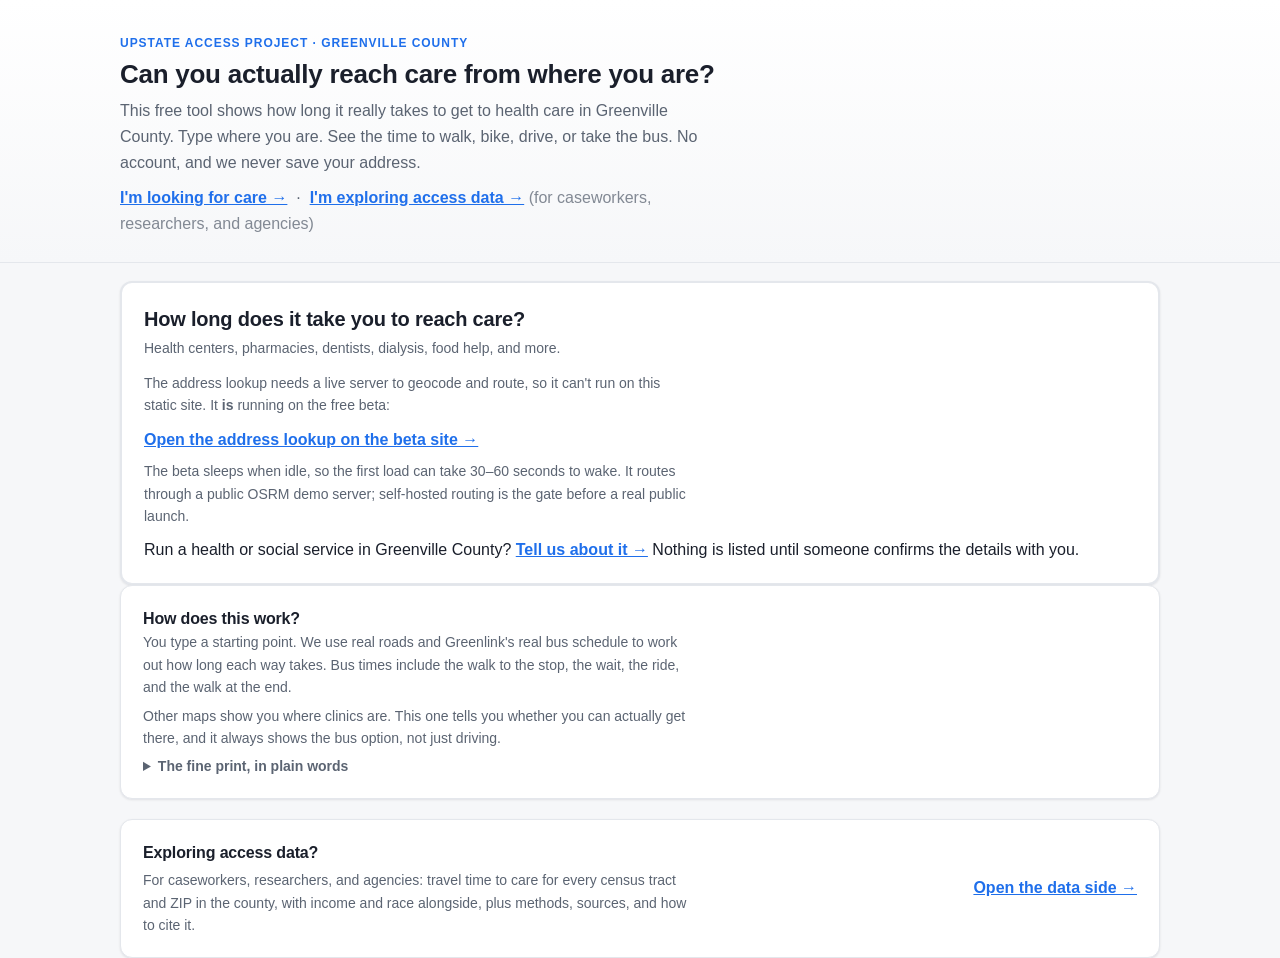
==== dashboard/index.html @ 79b54393 "KD review (Ed.D., MPH): two doors, plain language, hours provenance, citation kit KD reviewed the be" ====
<!DOCTYPE html>
<html lang="en">
<head>
  <meta charset="utf-8" />
  <meta name="viewport" content="width=device-width, initial-scale=1" />
  <title>Upstate Access Project — how long does it take you to reach care?</title>
  <link rel="icon" href="data:image/svg+xml,<svg xmlns=%27http://www.w3.org/2000/svg%27 viewBox=%270 0 100 100%27><text y=%27.9em%27 font-size=%2790%27>🚶</text></svg>" />
  <link rel="stylesheet" href="styles.css" />
</head>
<body>
  <header class="site-header">
    <div class="wrap">
      <p class="eyebrow">Upstate Access Project · Greenville County</p>
      <h1>Can you actually reach care from where you are?</h1>
      <p class="subtitle" style="margin-top:6px">
        This free tool shows how long it really takes to get to health care in
        Greenville County. Type where you are. See the time to walk, bike,
        drive, or take the bus. No account, and we never save your address.
        <span id="lookup-status"></span>
      </p>
      <!-- KD (Ed.D., MPH, 8/28): two audiences, two doors, stated at the top.
           The care door anchors DOWN the page rather than to a second page —
           TM found the lookup "three layers deep" once already, and a chooser
           that adds a click for the primary audience repeats that mistake. -->
      <p class="subtitle" style="margin-top:10px">
        <a href="#lookup-here" style="font-weight:700">I'm looking for care →</a>
        &nbsp;·&nbsp;
        <a href="greenville-access.html" style="font-weight:700">I'm exploring access data →</a>
        <span style="opacity:.75">(for caseworkers, researchers, and agencies)</span>
      </p>
    </div>
  </header>

  <!-- THE ONE THING MOST PEOPLE COME FOR, BEFORE ANYTHING ELSE.
       A reviewer put it plainly: the lookup was "three layers deep", and the
       landing page spent 318 characters on pedestrian safety before the word
       even appeared. Someone who wants to know how long it takes to reach a
       clinic had to read a paragraph, follow a cross-link, and scroll. This
       block is deliberately the first thing on the page and asks one question.
       It renders the working form where the API exists and a single clear link
       to the beta where it does not, so the same markup is honest in both. -->
  <section class="wrap" id="hero-lookup" style="margin-top:18px">
    <div class="panel" style="border-width:2px" id="lookup-here">
      <h2 style="margin:0 0 2px;font-size:20px">How long does it take you to reach care?</h2>
      <p class="panel-sub" style="margin:0 0 12px">Health centers, pharmacies,
        dentists, dialysis, food help, and more.</p>
      <div class="lookup-widget" id="lookup-widget"></div>
      <p class="privacy-inline" style="margin:10px 0 0">Run a health or social
        service in Greenville County?
        <a href="list-your-organization.html" style="font-weight:600">Tell us
          about it →</a> Nothing is listed until someone confirms the details
        with you.</p>
    </div>
  </section>

  <main class="wrap">
    <section class="panel" id="how-it-works">
      <h2 style="margin-top:0;font-size:16px">How does this work?</h2>
      <p class="panel-sub" style="margin:0 0 6px">You type a starting point. We
        use real roads and Greenlink's real bus schedule to work out how long
        each way takes. Bus times include the walk to the stop, the wait, the
        ride, and the walk at the end.</p>
      <p class="panel-sub" style="margin:0 0 6px">Other maps show you where
        clinics are. This one tells you whether you can actually get there, and
        it always shows the bus option, not just driving.</p>
      <details class="panel-sub" style="margin:0">
        <summary style="cursor:pointer;font-weight:600">The fine print, in plain words</summary>
        <p class="panel-sub" style="margin:6px 0 0">These times are estimates
          from public data, not measured trips. Use them to compare places, not
          to plan an exact journey. The tool points you to the easiest place to
          reach; if you already have a doctor somewhere else, your real trip may
          be longer. <a href="https://findahealthcenter.hrsa.gov"
          rel="noopener">HRSA's health center locator</a> is the official list
          of where health centers are.</p>
      </details>
    </section>

    <section class="panel" style="display:flex;justify-content:space-between;align-items:center;gap:14px;flex-wrap:wrap">
      <div>
        <h2 style="margin:0 0 4px;font-size:16px">Exploring access data?</h2>
        <p class="panel-sub" style="margin:0">For caseworkers, researchers, and
          agencies: travel time to care for every census tract and ZIP in the
          county, with income and race alongside, plus methods, sources, and
          how to cite it.</p>
      </div>
      <a href="greenville-access.html" style="font-weight:600;white-space:nowrap">Open the data side →</a>
    </section>
  </main>

  <script src="lookup-widget.js"></script>
</body>
</html>
---- dashboard/styles.css ----
/* Upstate Access Project — shared site styles
   Self-contained, no external assets. Light/dark aware. */

:root {
  --bg: #f6f7f9;
  --panel: #ffffff;
  --ink: #1a1f2b;
  --ink-soft: #5b6472;
  --line: #e4e7ec;
  --accent: #1f6feb;
  --accent-soft: #e8f0fe;
  --danger: #b4232a;
  --warn-bg: #fff7e6;
  --warn-line: #f0c36d;
  --shadow: 0 1px 3px rgba(16, 24, 40, 0.06), 0 1px 2px rgba(16, 24, 40, 0.04);
  --radius: 12px;
  /* sequential ramp (low -> high) for choropleth; swap freely */
  --seq-0: #eef2f6;
  --seq-1: #ffe0b2;
  --seq-2: #ffb74d;
  --seq-3: #f57c00;
  --seq-4: #bf360c;
}

@media (prefers-color-scheme: dark) {
  :root {
    --bg: #0f1218;
    --panel: #171b24;
    --ink: #e8ebf1;
    --ink-soft: #9aa4b2;
    --line: #262c38;
    --accent: #4f8cff;
    --accent-soft: #182338;
    --danger: #ff6b6b;
    --warn-bg: #2a2310;
    --warn-line: #6b5720;
    --shadow: none;
    --seq-0: #232a36;
  }
}

* { box-sizing: border-box; }

body {
  margin: 0;
  background: var(--bg);
  color: var(--ink);
  font: 16px/1.6 -apple-system, BlinkMacSystemFont, "Segoe UI", Roboto, Helvetica, Arial, sans-serif;
  -webkit-font-smoothing: antialiased;
}

.wrap { max-width: 1080px; margin: 0 auto; padding: 0 20px; }

/* Header */
.site-header {
  background: linear-gradient(180deg, var(--panel), var(--bg));
  border-bottom: 1px solid var(--line);
  padding: 34px 0 26px;
}
.eyebrow {
  text-transform: uppercase;
  letter-spacing: 0.08em;
  font-size: 12px;
  font-weight: 600;
  color: var(--accent);
  margin: 0 0 6px;
}
h1 { font-size: 26px; line-height: 1.2; margin: 0 0 8px; letter-spacing: -0.01em; }
.subtitle { color: var(--ink-soft); margin: 0; max-width: 68ch; }

main { padding: 24px 0 40px; display: flex; flex-direction: column; gap: 20px; }

/* Panels */
.panel {
  background: var(--panel);
  border: 1px solid var(--line);
  border-radius: var(--radius);
  box-shadow: var(--shadow);
  padding: 20px 22px;
}
.panel-head { display: flex; justify-content: space-between; align-items: flex-start; gap: 16px; flex-wrap: wrap; margin-bottom: 12px; }
.panel h2 { font-size: 17px; margin: 0; letter-spacing: -0.01em; }
.panel-sub { color: var(--ink-soft); font-size: 14px; margin: 4px 0 0; max-width: 70ch; }

/* Context panel */
.context .rank-line { font-size: 15px; margin: 0 0 10px; }
.context .rank-badge {
  display: inline-block; background: var(--danger); color: #fff;
  font-weight: 700; border-radius: 6px; padding: 2px 9px; margin-right: 6px;
}
.context p { margin: 0 0 8px; }
.context .metros { display: flex; gap: 10px; flex-wrap: wrap; margin-top: 6px; }
.context .metro-chip {
  background: var(--accent-soft); color: var(--ink);
  border: 1px solid var(--line); border-radius: 999px;
  padding: 4px 12px; font-size: 13px;
}

/* KPI tiles */
.kpi-row { display: grid; grid-template-columns: repeat(4, 1fr); gap: 14px; }
.kpi {
  background: var(--panel); border: 1px solid var(--line);
  border-radius: var(--radius); box-shadow: var(--shadow); padding: 16px 18px;
}
.kpi .val { font-size: 28px; font-weight: 700; letter-spacing: -0.02em; }
.kpi .val.danger { color: var(--danger); }
.kpi .label { color: var(--ink-soft); font-size: 12.5px; margin-top: 2px; }

/* Charts */
.chart svg { width: 100%; height: auto; display: block; }

/* Map */
.map-grid { display: grid; grid-template-columns: 1fr auto; gap: 18px; align-items: start; }
.legend { font-size: 12px; color: var(--ink-soft); min-width: 130px; }
.legend .swatch { display: inline-block; width: 14px; height: 14px; border-radius: 3px; margin-right: 8px; vertical-align: -2px; }
.legend .row { display: flex; align-items: center; margin-bottom: 6px; }
.legend h4 { margin: 0 0 10px; font-size: 12px; color: var(--ink); text-transform: uppercase; letter-spacing: 0.05em; }

.county-shape { stroke: var(--panel); stroke-width: 0.6; cursor: pointer; transition: opacity 0.12s; }
.county-shape:hover { opacity: 0.75; }
.county-shape.sel { stroke: var(--ink); stroke-width: 1.6; }

/* Controls */
.controls { display: flex; align-items: center; gap: 8px; font-size: 13px; color: var(--ink-soft); }
select {
  font: inherit; font-size: 13px; padding: 5px 8px; border-radius: 8px;
  border: 1px solid var(--line); background: var(--panel); color: var(--ink);
}

/* Table */
.table-scroll { overflow-x: auto; }
table { border-collapse: collapse; width: 100%; font-size: 13.5px; }
th, td { text-align: right; padding: 8px 10px; border-bottom: 1px solid var(--line); white-space: nowrap; }
th:first-child, td:first-child { text-align: left; position: sticky; left: 0; background: var(--panel); }
thead th { cursor: pointer; user-select: none; color: var(--ink-soft); font-weight: 600; border-bottom: 2px solid var(--line); }
thead th:hover { color: var(--ink); }
thead th.sorted::after { content: " ▾"; color: var(--accent); }
thead th.sorted.asc::after { content: " ▴"; }
tbody tr { cursor: pointer; }
tbody tr:hover { background: var(--accent-soft); }
tbody tr.sel { background: var(--accent-soft); }
td.na { color: var(--ink-soft); }
.bar-cell { position: relative; }
.bar-cell .bar { position: absolute; left: 0; top: 0; bottom: 0; background: var(--accent); opacity: 0.14; }
.bar-cell span { position: relative; }

/* Service-span (time-of-day) table — plain, not sortable */
.span-table thead th, .span-table tbody tr { cursor: default; }
.span-table tbody tr:hover { background: transparent; }
.span-table tr.base { background: var(--accent-soft); }
/* Undo the sortable-county-table sticky first column (it paints an opaque
   var(--panel) cell over the tr.base highlight). */
.span-table th:first-child, .span-table td:first-child { position: static; background: transparent; }

/* Notices */
.notice {
  background: var(--warn-bg); border: 1px solid var(--warn-line);
  border-radius: 10px; padding: 12px 14px; font-size: 13.5px; color: var(--ink);
}
.notice code { background: rgba(0,0,0,0.06); padding: 1px 5px; border-radius: 4px; font-size: 12.5px; }

/* Tooltip */
.tooltip {
  position: fixed; pointer-events: none; z-index: 50;
  background: var(--ink); color: var(--bg);
  padding: 8px 10px; border-radius: 8px; font-size: 12.5px; line-height: 1.4;
  box-shadow: 0 4px 14px rgba(0,0,0,0.25); max-width: 240px;
}
.tooltip b { color: #fff; }
@media (prefers-color-scheme: dark) { .tooltip { background: #e8ebf1; color: #0f1218; } .tooltip b { color: #000; } }

/* Footer */
.site-footer { border-top: 1px solid var(--line); padding: 22px 0 40px; color: var(--ink-soft); font-size: 12.5px; }
.site-footer a { color: var(--accent); }
.fine { margin-top: 8px; }

a { color: var(--accent); }

/* Equity scatter axis text */
.axis-label { fill: var(--ink-soft); font-size: 11px; }
.grid-line { stroke: var(--line); stroke-width: 1; }
.dot { cursor: pointer; }
.dot:hover { stroke: var(--ink); stroke-width: 1.5; }

@media (max-width: 760px) {
  .kpi-row { grid-template-columns: repeat(2, 1fr); }
  .map-grid { grid-template-columns: 1fr; }
  h1 { font-size: 22px; }
}

/* ── Embedded address-lookup widget (dashboard/lookup-widget.js) ──────────────
   Ported from the former standalone lookup app and scoped under .lookup-widget
   so none of it collides with the dashboard's own table/select/button rules. */
.lookup-widget .form { display: flex; flex-direction: column; gap: 14px; max-width: 620px; }
.lookup-widget .field { display: flex; flex-direction: column; gap: 5px; }
.lookup-widget label { font-size: 13px; font-weight: 600; color: var(--ink-soft); }
.lookup-widget input, .lookup-widget select {
  font: inherit; padding: 10px 12px; border-radius: 9px;
  border: 1px solid var(--line); background: var(--bg); color: var(--ink); }
.lookup-widget input:focus, .lookup-widget select:focus {
  outline: 2px solid var(--accent); border-color: var(--accent); }
.lookup-widget button { font: inherit; font-weight: 600; padding: 11px 16px; border: none;
  border-radius: 9px; background: var(--accent); color: #fff; cursor: pointer; align-self: flex-start; }
.lookup-widget button:disabled { opacity: .6; cursor: progress; }
.lookup-widget .privacy-inline { margin: 2px 0 0; font-size: 13.5px; color: var(--ink-soft); }
.lookup-widget .status { margin-top: 14px; padding: 14px 18px; border-radius: var(--radius);
  border: 1px solid var(--line); background: var(--panel); color: var(--ink-soft); }
.lookup-widget .status.error { border-color: var(--danger); color: var(--danger); }
.lookup-widget .card { margin-top: 16px; background: var(--panel); border: 1px solid var(--line);
  border-radius: var(--radius); padding: 18px 20px; }
.lookup-widget .result-head { display: flex; align-items: baseline; justify-content: space-between;
  gap: 12px; flex-wrap: wrap; margin-bottom: 4px; }
.lookup-widget .matched { color: var(--ink-soft); font-size: 12.5px; margin: 0 0 16px; }
.lookup-widget .badge { font-size: 11px; font-weight: 700; padding: 2px 8px; border-radius: 999px;
  background: var(--accent-soft); color: var(--accent); white-space: nowrap; }
.lookup-widget .modes { display: grid; grid-template-columns: repeat(auto-fit, minmax(150px, 1fr));
  gap: 12px; margin: 6px 0 4px; }
.lookup-widget .mode { border: 1px solid var(--line); border-radius: 10px; padding: 14px 16px; }
.lookup-widget .mode-label { font-size: 12px; color: var(--ink-soft); text-transform: uppercase;
  letter-spacing: .05em; }
.lookup-widget .big { font-size: 30px; font-weight: 700; letter-spacing: -.02em; margin: 2px 0; }
.lookup-widget .big.unreach { font-size: 18px; color: var(--danger); font-weight: 600; }
.lookup-widget .sub { font-size: 12.5px; color: var(--ink-soft); }
.lookup-widget .facility { margin-top: 14px; padding-top: 14px; border-top: 1px solid var(--line); }
.lookup-widget .fname { font-weight: 600; }
.lookup-widget .faddr { color: var(--ink-soft); font-size: 13px; }
.lookup-widget .alts { margin: 16px 0 0; }
.lookup-widget .alts h4, .lookup-widget .equity h4 { font-size: 13px; text-transform: uppercase;
  letter-spacing: .05em; color: var(--ink-soft); margin: 0 0 8px; }
.lookup-widget .alts ul { margin: 0; padding-left: 0; list-style: none; font-size: 13.5px; }
.lookup-widget .alts li { display: flex; justify-content: space-between; padding: 5px 0;
  border-bottom: 1px solid var(--line); }
.lookup-widget .alts li span:last-child { color: var(--ink-soft); }
.lookup-widget .legs { margin: 10px 0 0; padding: 0; list-style: none; font-size: 13px; }
.lookup-widget .legs li { display: block; padding: 6px 0; border-bottom: 1px dashed var(--line); }
.lookup-widget .legs .route { display: inline-block; font-weight: 700; background: var(--ink);
  color: var(--bg); border-radius: 5px; padding: 0 6px; margin-right: 6px; font-size: 12px; }
.lookup-widget .equity { margin-top: 16px; padding-top: 16px; border-top: 1px solid var(--line); }
.lookup-widget .equity table { width: 100%; border-collapse: collapse; font-size: 13.5px; }
.lookup-widget .equity th, .lookup-widget .equity td { text-align: right; padding: 6px 8px;
  border-bottom: 1px solid var(--line); white-space: normal; }
/* Undo the sortable-county-table sticky first column inside this widget. */
.lookup-widget .equity th:first-child, .lookup-widget .equity td:first-child {
  text-align: left; position: static; background: transparent; }
.lookup-widget .equity .note { font-size: 12.5px; color: var(--ink-soft); margin: 8px 0 0; }
.lookup-widget .equity-callout { background: var(--accent-soft); border-radius: 9px;
  padding: 10px 12px; font-size: 13.5px; margin-bottom: 10px; }
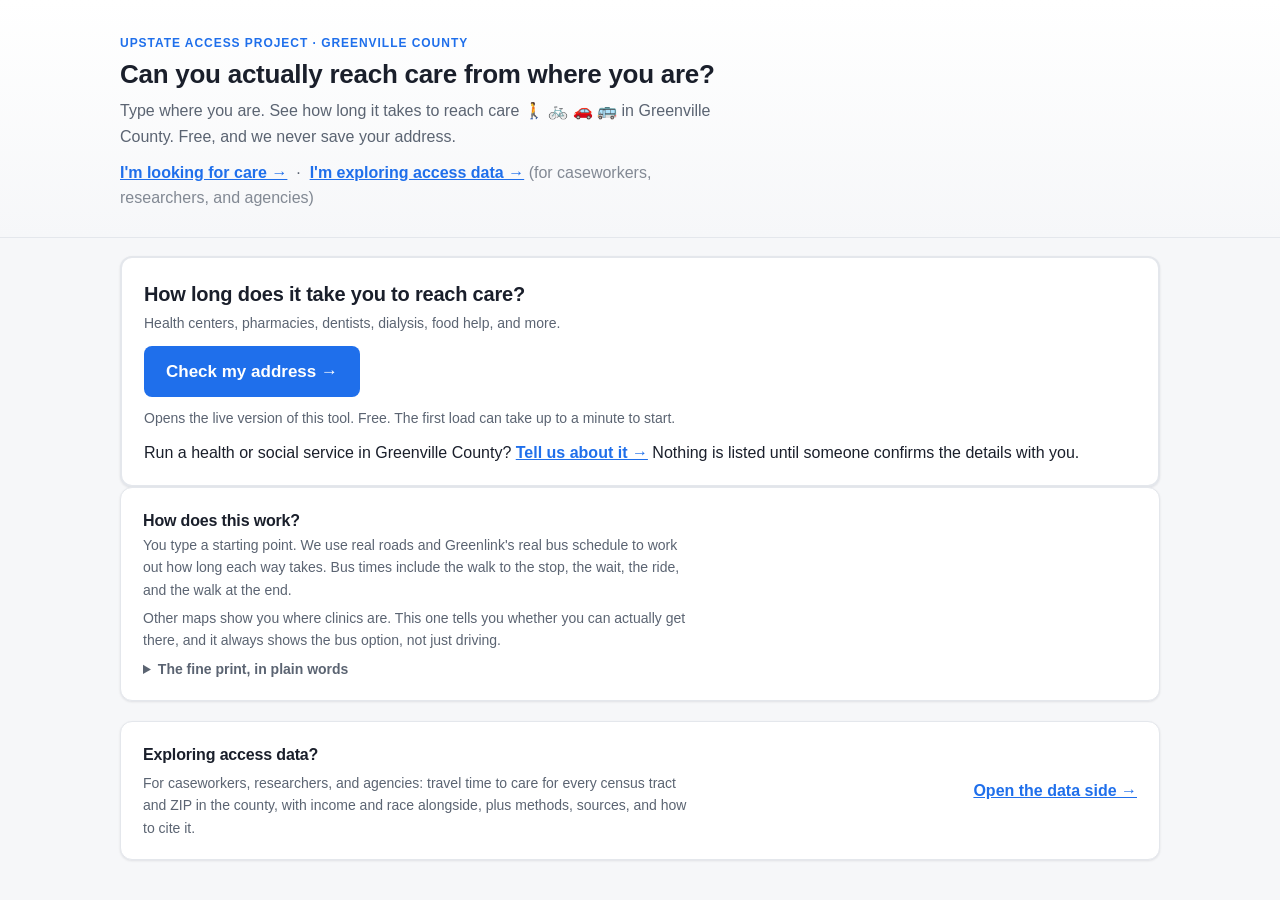
==== commit 6ee39c94: "SS review (FQHC practitioner): the care door acts, the burden repeats, the rides exist Three fixes f" ====
--- a/dashboard/index.html
+++ b/dashboard/index.html
@@ -12,10 +12,11 @@
     <div class="wrap">
       <p class="eyebrow">Upstate Access Project · Greenville County</p>
       <h1>Can you actually reach care from where you are?</h1>
+      <!-- SS (28 Aug), third reviewer to say "too wordy": the header is now
+           two short sentences and the four modes are shown, not listed. -->
       <p class="subtitle" style="margin-top:6px">
-        This free tool shows how long it really takes to get to health care in
-        Greenville County. Type where you are. See the time to walk, bike,
-        drive, or take the bus. No account, and we never save your address.
+        Type where you are. See how long it takes to reach care
+        🚶 🚲 🚗 🚌 in Greenville County. Free, and we never save your address.
         <span id="lookup-status"></span>
       </p>
       <!-- KD (Ed.D., MPH, 8/28): two audiences, two doors, stated at the top.
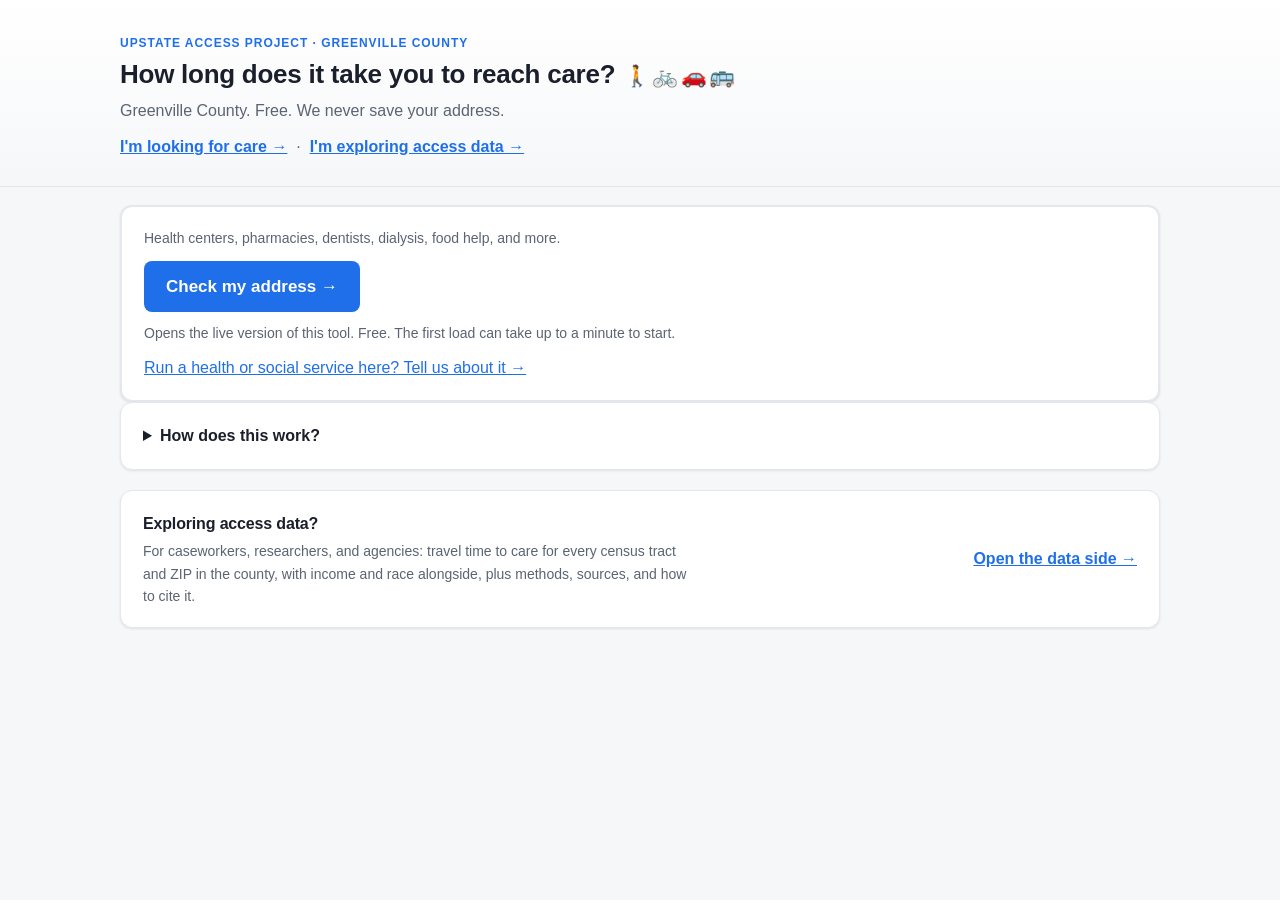
==== commit bf652779: "SS, second pass: the problem was volume, not vocabulary Fourth reviewer signal on text (TM, KD, SS t" ====
--- a/dashboard/index.html
+++ b/dashboard/index.html
@@ -3,7 +3,7 @@
 <head>
   <meta charset="utf-8" />
   <meta name="viewport" content="width=device-width, initial-scale=1" />
-  <title>Upstate Access Project — how long does it take you to reach care?</title>
+  <title>Upstate Access Project: how long does it take you to reach care?</title>
   <link rel="icon" href="data:image/svg+xml,<svg xmlns=%27http://www.w3.org/2000/svg%27 viewBox=%270 0 100 100%27><text y=%27.9em%27 font-size=%2790%27>🚶</text></svg>" />
   <link rel="stylesheet" href="styles.css" />
 </head>
@@ -11,23 +11,25 @@
   <header class="site-header">
     <div class="wrap">
       <p class="eyebrow">Upstate Access Project · Greenville County</p>
-      <h1>Can you actually reach care from where you are?</h1>
-      <!-- SS (28 Aug), third reviewer to say "too wordy": the header is now
-           two short sentences and the four modes are shown, not listed. -->
+      <!-- SS, second pass: the page carried TWO headlines asking the same
+           question, the h1 here and an h2 on the panel below. A reader who has
+           to read the same thing twice before reaching the box is exactly the
+           reader who leaves. One headline; the panel below just holds the form. -->
+      <h1>How long does it take you to reach care?<span
+        style="white-space:nowrap;font-size:.8em;letter-spacing:.12em;margin-left:.4em"
+        role="img" aria-label="on foot, by bike, by car, or by bus">🚶🚲🚗🚌</span></h1>
       <p class="subtitle" style="margin-top:6px">
-        Type where you are. See how long it takes to reach care
-        🚶 🚲 🚗 🚌 in Greenville County. Free, and we never save your address.
+        Greenville County. Free. We never save your address.
         <span id="lookup-status"></span>
       </p>
-      <!-- KD (Ed.D., MPH, 8/28): two audiences, two doors, stated at the top.
-           The care door anchors DOWN the page rather than to a second page —
-           TM found the lookup "three layers deep" once already, and a chooser
-           that adds a click for the primary audience repeats that mistake. -->
+      <!-- KD: two audiences, two doors, stated at the top. The care door
+           anchors DOWN the page rather than to a second page — TM found the
+           lookup "three layers deep" once already, and a chooser that adds a
+           click for the primary audience repeats that mistake. -->
       <p class="subtitle" style="margin-top:10px">
         <a href="#lookup-here" style="font-weight:700">I'm looking for care →</a>
         &nbsp;·&nbsp;
         <a href="greenville-access.html" style="font-weight:700">I'm exploring access data →</a>
-        <span style="opacity:.75">(for caseworkers, researchers, and agencies)</span>
       </p>
     </div>
   </header>
@@ -42,30 +44,24 @@
        to the beta where it does not, so the same markup is honest in both. -->
   <section class="wrap" id="hero-lookup" style="margin-top:18px">
     <div class="panel" style="border-width:2px" id="lookup-here">
-      <h2 style="margin:0 0 2px;font-size:20px">How long does it take you to reach care?</h2>
       <p class="panel-sub" style="margin:0 0 12px">Health centers, pharmacies,
         dentists, dialysis, food help, and more.</p>
       <div class="lookup-widget" id="lookup-widget"></div>
-      <p class="privacy-inline" style="margin:10px 0 0">Run a health or social
-        service in Greenville County?
-        <a href="list-your-organization.html" style="font-weight:600">Tell us
-          about it →</a> Nothing is listed until someone confirms the details
-        with you.</p>
+      <p class="privacy-inline" style="margin:10px 0 0">
+        <a href="list-your-organization.html">Run a health or social service
+          here? Tell us about it →</a></p>
     </div>
   </section>
 
   <main class="wrap">
     <section class="panel" id="how-it-works">
-      <h2 style="margin-top:0;font-size:16px">How does this work?</h2>
-      <p class="panel-sub" style="margin:0 0 6px">You type a starting point. We
-        use real roads and Greenlink's real bus schedule to work out how long
-        each way takes. Bus times include the walk to the stop, the wait, the
-        ride, and the walk at the end.</p>
-      <p class="panel-sub" style="margin:0 0 6px">Other maps show you where
-        clinics are. This one tells you whether you can actually get there, and
-        it always shows the bus option, not just driving.</p>
-      <details class="panel-sub" style="margin:0">
-        <summary style="cursor:pointer;font-weight:600">The fine print, in plain words</summary>
+      <details>
+        <summary style="cursor:pointer;font-weight:600">How does this work?</summary>
+        <p class="panel-sub" style="margin:6px 0 0">You type a starting point.
+          We use real roads and Greenlink's real bus schedule to work out how
+          long each way takes. Bus times include the walk to the stop, the
+          wait, the ride, and the walk at the end. Other maps show you where
+          clinics are; this one tells you whether you can get there.</p>
         <p class="panel-sub" style="margin:6px 0 0">These times are estimates
           from public data, not measured trips. Use them to compare places, not
           to plan an exact journey. The tool points you to the easiest place to
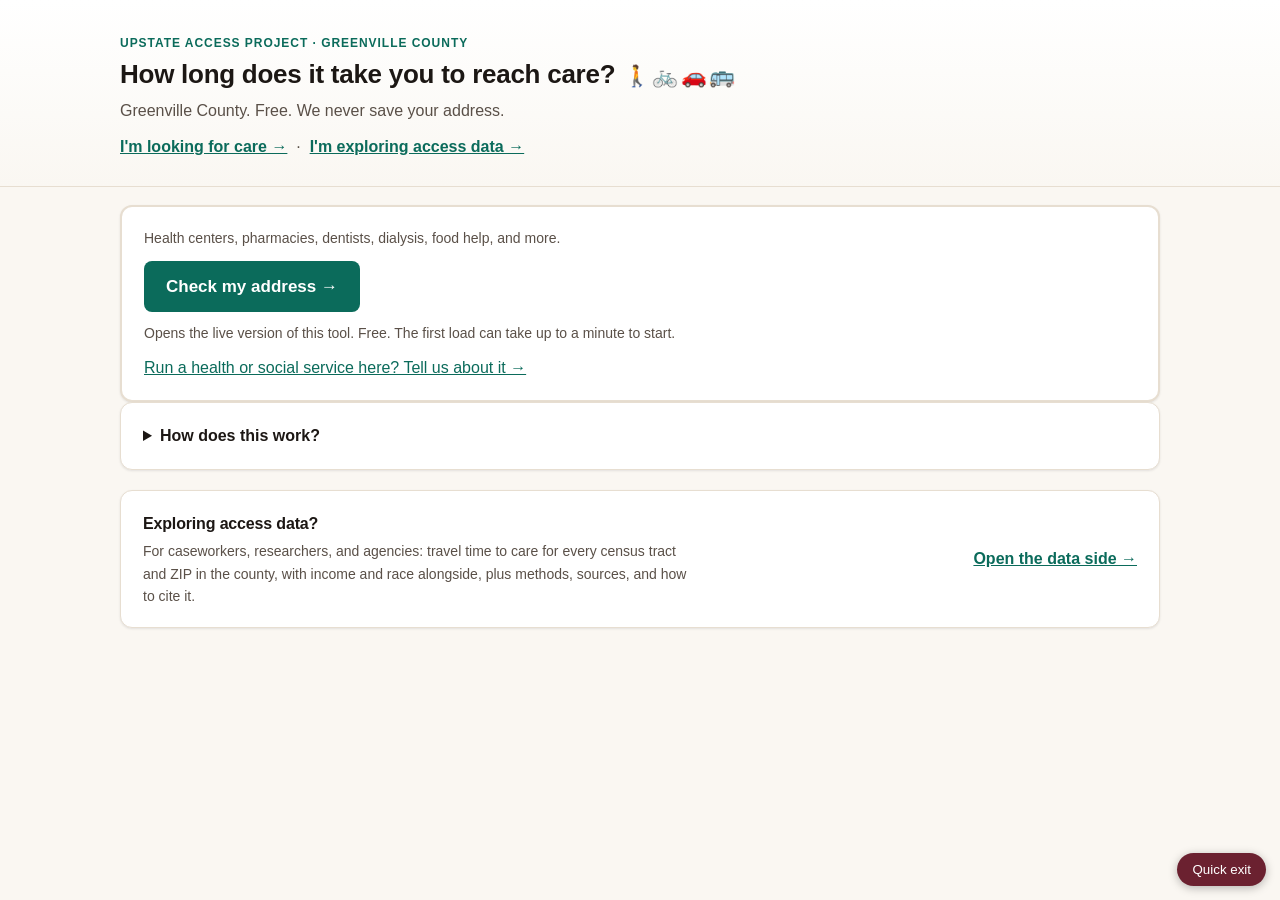
==== commit c18ccf79: "Protective infrastructure: no enumeration, no referrer, quick exit, and a build gate" ====
--- a/dashboard/index.html
+++ b/dashboard/index.html
@@ -2,6 +2,7 @@
 <html lang="en">
 <head>
   <meta charset="utf-8" />
+  <meta name="referrer" content="no-referrer" />
   <meta name="viewport" content="width=device-width, initial-scale=1" />
   <title>Upstate Access Project: how long does it take you to reach care?</title>
   <link rel="icon" href="data:image/svg+xml,<svg xmlns=%27http://www.w3.org/2000/svg%27 viewBox=%270 0 100 100%27><text y=%27.9em%27 font-size=%2790%27>🚶</text></svg>" />
@@ -85,5 +86,6 @@
   </main>
 
   <script src="lookup-widget.js"></script>
+  <script src="quick-exit.js"></script>
 </body>
 </html>
--- a/dashboard/styles.css
+++ b/dashboard/styles.css
@@ -1,17 +1,24 @@
 /* Upstate Access Project — shared site styles
    Self-contained, no external assets. Light/dark aware. */
 
+/* Warm palette at measured contrast (29 Aug). Every ink/accent pair below is
+   >= 4.5:1 on both --bg and --panel in light AND dark; ink and ink-soft clear
+   7:1. The old cool-gray --ink-soft (#5b6472) was 4.9:1, which is a pass on
+   paper and a squint in a waiting room. Audience skews Medicare-age on
+   phones, so contrast is a feature, not a preference. */
 :root {
-  --bg: #f6f7f9;
+  --bg: #faf7f2;
   --panel: #ffffff;
-  --ink: #1a1f2b;
-  --ink-soft: #5b6472;
-  --line: #e4e7ec;
-  --accent: #1f6feb;
-  --accent-soft: #e8f0fe;
-  --danger: #b4232a;
-  --warn-bg: #fff7e6;
-  --warn-line: #f0c36d;
+  --ink: #1c1714;
+  --ink-soft: #5a5048;
+  --line: #e7ded1;
+  --accent: #0b6b5b;
+  --accent-soft: #e2f0ec;
+  --on-accent: #ffffff;
+  --on-danger: #ffffff;
+  --danger: #a3341c;
+  --warn-bg: #fdf3e0;
+  --warn-line: #e0bd7f;
   --shadow: 0 1px 3px rgba(16, 24, 40, 0.06), 0 1px 2px rgba(16, 24, 40, 0.04);
   --radius: 12px;
   /* sequential ramp (low -> high) for choropleth; swap freely */
@@ -24,18 +31,20 @@
 
 @media (prefers-color-scheme: dark) {
   :root {
-    --bg: #0f1218;
-    --panel: #171b24;
-    --ink: #e8ebf1;
-    --ink-soft: #9aa4b2;
-    --line: #262c38;
-    --accent: #4f8cff;
-    --accent-soft: #182338;
-    --danger: #ff6b6b;
-    --warn-bg: #2a2310;
-    --warn-line: #6b5720;
+    --bg: #14110e;
+    --panel: #1e1a16;
+    --ink: #f2ece4;
+    --ink-soft: #b3a89c;
+    --line: #332c25;
+    --accent: #5fd3bd;
+    --accent-soft: #16302b;
+    --on-accent: #14110e;
+    --on-danger: #14110e;
+    --danger: #ff8a6b;
+    --warn-bg: #2b2312;
+    --warn-line: #6e5c33;
     --shadow: none;
-    --seq-0: #232a36;
+    --seq-0: #2a2219;
   }
 }
 
@@ -85,7 +94,7 @@
 /* Context panel */
 .context .rank-line { font-size: 15px; margin: 0 0 10px; }
 .context .rank-badge {
-  display: inline-block; background: var(--danger); color: #fff;
+  display: inline-block; background: var(--danger); color: var(--on-danger);
   font-weight: 700; border-radius: 6px; padding: 2px 9px; margin-right: 6px;
 }
 .context p { margin: 0 0 8px; }
@@ -166,8 +175,8 @@
   padding: 8px 10px; border-radius: 8px; font-size: 12.5px; line-height: 1.4;
   box-shadow: 0 4px 14px rgba(0,0,0,0.25); max-width: 240px;
 }
-.tooltip b { color: #fff; }
-@media (prefers-color-scheme: dark) { .tooltip { background: #e8ebf1; color: #0f1218; } .tooltip b { color: #000; } }
+.tooltip b { color: var(--bg); }
+@media (prefers-color-scheme: dark) { .tooltip b { color: var(--bg); } }
 
 /* Footer */
 .site-footer { border-top: 1px solid var(--line); padding: 22px 0 40px; color: var(--ink-soft); font-size: 12.5px; }
@@ -200,7 +209,7 @@
 .lookup-widget input:focus, .lookup-widget select:focus {
   outline: 2px solid var(--accent); border-color: var(--accent); }
 .lookup-widget button { font: inherit; font-weight: 600; padding: 11px 16px; border: none;
-  border-radius: 9px; background: var(--accent); color: #fff; cursor: pointer; align-self: flex-start; }
+  border-radius: 9px; background: var(--accent); color: var(--on-accent); cursor: pointer; align-self: flex-start; }
 .lookup-widget button:disabled { opacity: .6; cursor: progress; }
 .lookup-widget .privacy-inline { margin: 2px 0 0; font-size: 13.5px; color: var(--ink-soft); }
 .lookup-widget .status { margin-top: 14px; padding: 14px 18px; border-radius: var(--radius);
@@ -245,3 +254,45 @@
 .lookup-widget .equity .note { font-size: 12.5px; color: var(--ink-soft); margin: 8px 0 0; }
 .lookup-widget .equity-callout { background: var(--accent-soft); border-radius: 9px;
   padding: 10px 12px; font-size: 13.5px; margin-bottom: 10px; }
+
+/* ---- Results: one answer first (29 Aug) ----
+   Four equal-weight mode cards made the reader do the comparing. The headline
+   is now a single number in the mode this audience can actually use, and
+   everything else waits behind a tap. */
+.lookup-widget .answer { margin: 2px 0 4px; display: flex; align-items: baseline;
+  gap: 10px; flex-wrap: wrap; }
+.lookup-widget .answer-num { font-size: 52px; font-weight: 800; letter-spacing: -.03em;
+  line-height: 1.05; color: var(--ink); }
+.lookup-widget .answer-num.unreach { font-size: 30px; color: var(--danger); }
+.lookup-widget .answer-verb { font-size: 24px; font-weight: 600; color: var(--ink-soft); }
+.lookup-widget .answer-note { margin: 0 0 6px; font-size: 14px; color: var(--danger); font-weight: 600; }
+.lookup-widget details.more { margin-top: 10px; border-top: 1px solid var(--line); padding-top: 10px; }
+.lookup-widget details.more > summary { cursor: pointer; font-weight: 600; font-size: 15px;
+  color: var(--accent); padding: 4px 0; list-style-position: outside; }
+.lookup-widget details.more > summary:hover { text-decoration: underline; }
+/* Touch target: this audience is largely on phones, often older hands. */
+.lookup-widget details.more > summary { min-height: 40px; display: list-item; }
+.lookup-widget button { min-height: 48px; font-size: 17px; }
+.lookup-widget input, .lookup-widget select { min-height: 48px; font-size: 16px; }
+.lookup-widget .answer-num.hard { font-size: 34px; color: var(--danger); line-height: 1.15; }
+.lookup-widget .answer-note { color: var(--ink-soft); font-weight: 600; font-size: 15px; }
+
+/* Quick exit. Always reachable, never in the way: fixed to the corner, high
+   contrast, and it keeps its place when the keyboard focus ring lands on it. */
+#quick-exit {
+  position: fixed;
+  right: 14px;
+  bottom: 14px;
+  z-index: 9999;
+  padding: 9px 15px;
+  font: 600 0.92rem/1.2 inherit;
+  color: #fff;
+  background: #6b2130;
+  border: 0;
+  border-radius: 999px;
+  cursor: pointer;
+  box-shadow: 0 2px 10px rgba(0, 0, 0, .28);
+}
+#quick-exit:hover { background: #82293b; }
+#quick-exit:focus-visible { outline: 3px solid #fff; outline-offset: 2px; }
+@media print { #quick-exit { display: none; } }
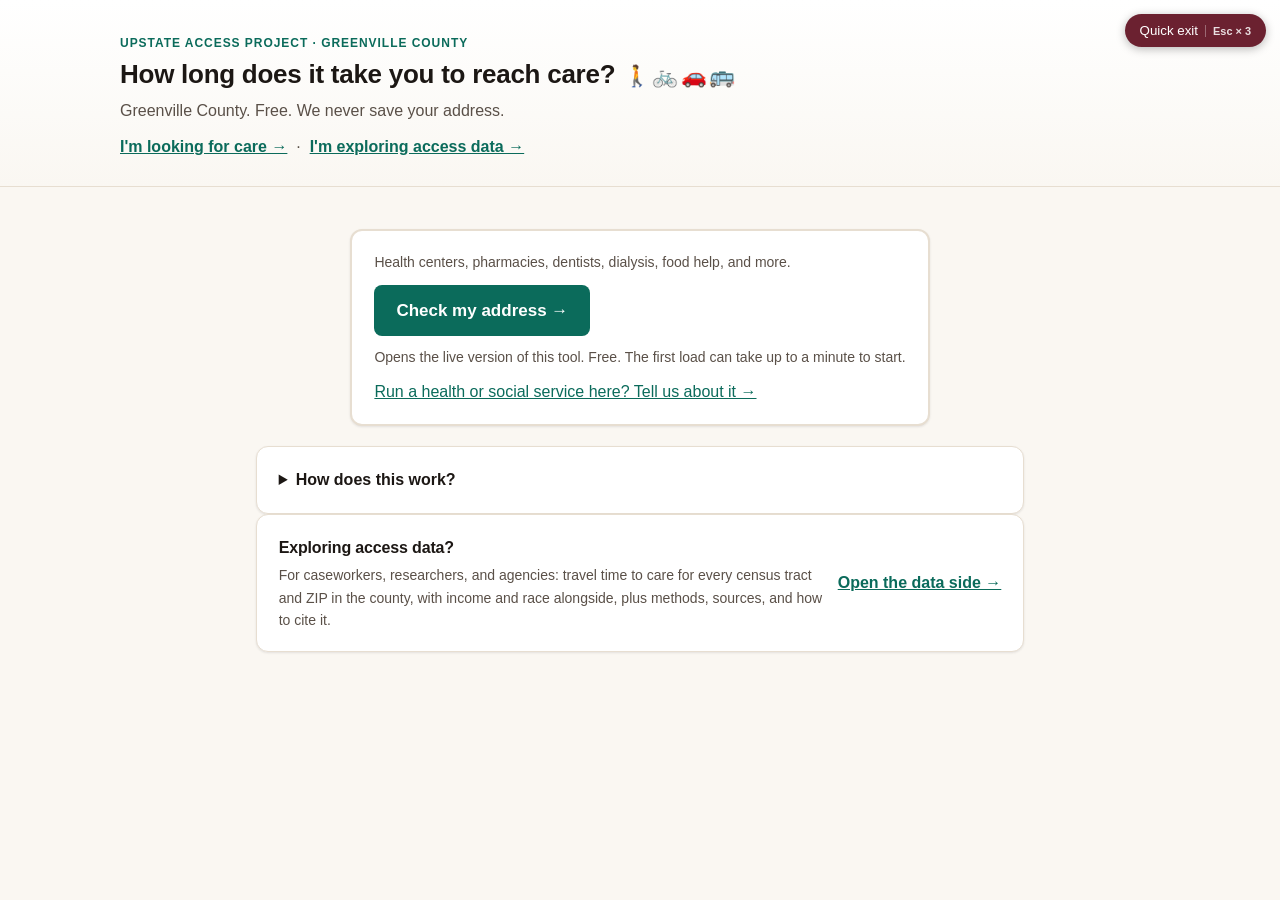
==== commit e30b77bb: "The tool went silent for screen reader users during every lookup The status box was toggled with the" ====
--- a/dashboard/index.html
+++ b/dashboard/index.html
@@ -9,6 +9,9 @@
   <link rel="stylesheet" href="styles.css" />
 </head>
 <body>
+  <!-- Skip link. quick-exit.js prepends the Quick exit button ahead of this,
+       so tab order is: leave the page, then skip the header, then the form. -->
+  <a class="skip-link" href="#lookup-here">Skip to the address box</a>
   <header class="site-header">
     <div class="wrap">
       <p class="eyebrow">Upstate Access Project · Greenville County</p>
@@ -35,6 +38,11 @@
     </div>
   </header>
 
+  <!-- The hero lookup used to sit OUTSIDE <main>, which put the one thing most
+       people come for outside the landmark every screen reader offers to jump
+       to. <main> now opens above it. -->
+  <main id="main">
+
   <!-- THE ONE THING MOST PEOPLE COME FOR, BEFORE ANYTHING ELSE.
        A reviewer put it plainly: the lookup was "three layers deep", and the
        landing page spent 318 characters on pedestrian safety before the word
@@ -44,7 +52,13 @@
        It renders the working form where the API exists and a single clear link
        to the beta where it does not, so the same markup is honest in both. -->
   <section class="wrap" id="hero-lookup" style="margin-top:18px">
-    <div class="panel" style="border-width:2px" id="lookup-here">
+    <div class="panel" style="border-width:2px" id="lookup-here" tabindex="-1">
+      <!-- The panel had no heading, so it was unreachable by heading
+           navigation and the skip link had nothing to name. Hidden rather than
+           shown because the h1 above already asks the question out loud; this
+           only has to exist in the accessibility tree. It also gives the
+           results heading below it a correct h3 level on both host pages. -->
+      <h2 class="visually-hidden">Check your address</h2>
       <p class="panel-sub" style="margin:0 0 12px">Health centers, pharmacies,
         dentists, dialysis, food help, and more.</p>
       <div class="lookup-widget" id="lookup-widget"></div>
@@ -54,7 +68,7 @@
     </div>
   </section>
 
-  <main class="wrap">
+  <div class="wrap">
     <section class="panel" id="how-it-works">
       <details>
         <summary style="cursor:pointer;font-weight:600">How does this work?</summary>
@@ -83,6 +97,7 @@
       </div>
       <a href="greenville-access.html" style="font-weight:600;white-space:nowrap">Open the data side →</a>
     </section>
+  </div>
   </main>
 
   <script src="lookup-widget.js"></script>
--- a/dashboard/styles.css
+++ b/dashboard/styles.css
@@ -279,10 +279,13 @@
 
 /* Quick exit. Always reachable, never in the way: fixed to the corner, high
    contrast, and it keeps its place when the keyboard focus ring lands on it. */
+/* Top right, not bottom right. Turk & Hutchings, CHI 2023, measured exit
+   buttons across 2,045 support-service sites: the right-hand side is easier to
+   find than the left, with a further gain from the top right specifically. */
 #quick-exit {
   position: fixed;
   right: 14px;
-  bottom: 14px;
+  top: 14px;
   z-index: 9999;
   padding: 9px 15px;
   font: 600 0.92rem/1.2 inherit;
@@ -292,7 +295,138 @@
   border-radius: 999px;
   cursor: pointer;
   box-shadow: 0 2px 10px rgba(0, 0, 0, .28);
+  /* One line, always. If the label and the shortcut hint were allowed to wrap,
+     the button would grow past the header space reserved for it below 760px. */
+  white-space: nowrap;
 }
 #quick-exit:hover { background: #82293b; }
+/* The keyboard shortcut, shown on the button itself rather than only in the
+   tooltip, so it is learned before it is needed. Hidden where there is no
+   Escape key to press: on a touch device it would be instructions for a control
+   that does not exist. Inline rather than a second line, so the button's height
+   stays put and the header reserve below keeps holding. */
+#quick-exit .qe-hint { display: none; }
+@media (hover: hover) and (pointer: fine) {
+  #quick-exit .qe-hint {
+    display: inline;
+    margin-left: 7px;
+    padding-left: 7px;
+    border-left: 1px solid rgba(255, 255, 255, .38);
+    font-size: 0.82em;
+    font-weight: 600;
+    opacity: .85;
+    white-space: nowrap;
+  }
+}
 #quick-exit:focus-visible { outline: 3px solid #fff; outline-offset: 2px; }
 @media print { #quick-exit { display: none; } }
+/* The button now sits level with the header's top line, which carries a link on
+   most pages. Reserving width instead pushed that line into six wrapped lines at
+   320px, so reserve height: start the header below the button on narrow screens
+   and leave the text its full measure. */
+@media (max-width: 760px) { .site-header { padding-top: 56px; } }
+
+/* ==========================================================================
+   Accessibility, 1 Sep 2026.
+
+   Not a compliance pass. The people this tool is built for are the people most
+   likely to need it read aloud or magnified: the 7.6% of households with no
+   vehicle in the tracts that reach all four services car-free, a Medicare-age
+   audience on phones, and the non-driving dual-eligible senior the gym test is
+   trying to recruit. A tool about access that a blind user cannot operate is
+   making the exact error it was built to expose.
+   ========================================================================== */
+
+/* Skip link. First focusable thing after Quick exit, which quick-exit.js
+   deliberately prepends ahead of it: the emergency control outranks the
+   convenience one. Visible only on focus, and it must clear the fixed Quick
+   exit button rather than hide behind it (WCAG 2.2 SC 2.4.11). */
+.skip-link {
+  position: absolute;
+  left: 14px;
+  top: -60px;
+  z-index: 10000;
+  padding: 10px 16px;
+  border-radius: 0 0 8px 8px;
+  background: var(--accent);
+  color: var(--on-accent);
+  font-weight: 700;
+  text-decoration: none;
+  transition: top 0.12s;
+}
+.skip-link:focus { top: 0; }
+
+/* One visible focus ring everywhere, on a token that is >= 4.5:1 on --bg and
+   --panel in both schemes. The UA default is a thin blue that disappears on
+   the teal button and on the dark palette. outline-offset keeps it outside the
+   control so it survives a border-radius. */
+:where(a, button, summary, input, select, textarea, [tabindex]):focus-visible {
+  outline: 3px solid var(--accent);
+  outline-offset: 2px;
+  border-radius: 3px;
+}
+/* Inside the accent button the accent ring is invisible, so invert there. */
+.lookup-widget button:focus-visible,
+.form button:focus-visible {
+  outline: 3px solid var(--ink);
+  outline-offset: 3px;
+}
+
+/* Anything given tabindex="-1" purely to receive programmatic focus should not
+   also draw a ring when clicked with a mouse; :focus-visible already handles
+   that, but headings need the default suppressed. */
+h1[tabindex="-1"], h2[tabindex="-1"], h3[tabindex="-1"] { outline: none; }
+
+/* Fixed Quick exit sits at top right, so a target scrolled to by an in-page
+   link can land underneath it. */
+:target { scroll-margin-top: 72px; }
+
+/* For text that must reach a screen reader but not the screen. NOT `hidden`
+   and NOT display:none: both remove the node from the accessibility tree,
+   which is the documented reason live regions silently fail to announce. */
+.visually-hidden {
+  position: absolute;
+  width: 1px; height: 1px;
+  margin: -1px; padding: 0;
+  overflow: hidden;
+  clip: rect(0 0 0 0);
+  clip-path: inset(50%);
+  white-space: nowrap;
+  border: 0;
+}
+
+/* Live regions. The status and error boxes are now ALWAYS in the DOM and
+   always rendered; only their text changes. Previously they were toggled with
+   the `hidden` attribute, which meant a screen reader user pressed "Check my
+   address" and heard nothing at all for the 20 to 30 seconds the lookup takes,
+   then nothing when it finished. An empty box must therefore collapse without
+   display:none. */
+.status:empty { padding: 0; border: 0; margin: 0; min-height: 0; }
+
+/* Reduced motion. Only one transition on the map today, but the skip link and
+   any future animation are covered by the same block. */
+@media (prefers-reduced-motion: reduce) {
+  *, *::before, *::after {
+    animation-duration: 0.01ms !important;
+    animation-iteration-count: 1 !important;
+    transition-duration: 0.01ms !important;
+    scroll-behavior: auto !important;
+  }
+}
+
+/* A sortable column header must be reachable by keyboard, so it holds a real
+   button; strip the button chrome so the table looks unchanged. */
+th button.th-sort {
+  font: inherit; color: inherit; background: none; border: 0;
+  padding: 0; cursor: pointer; display: inline-flex; gap: 4px;
+  align-items: center; min-height: 24px;
+}
+
+/* Forced-colors (Windows high contrast): keep the focus ring and the map's
+   selected-tract outline, both of which are colour-only today. */
+@media (forced-colors: active) {
+  :where(a, button, summary, input, select, [tabindex]):focus-visible {
+    outline: 3px solid Highlight;
+  }
+  .county-shape.sel { stroke: Highlight; stroke-width: 2; }
+}
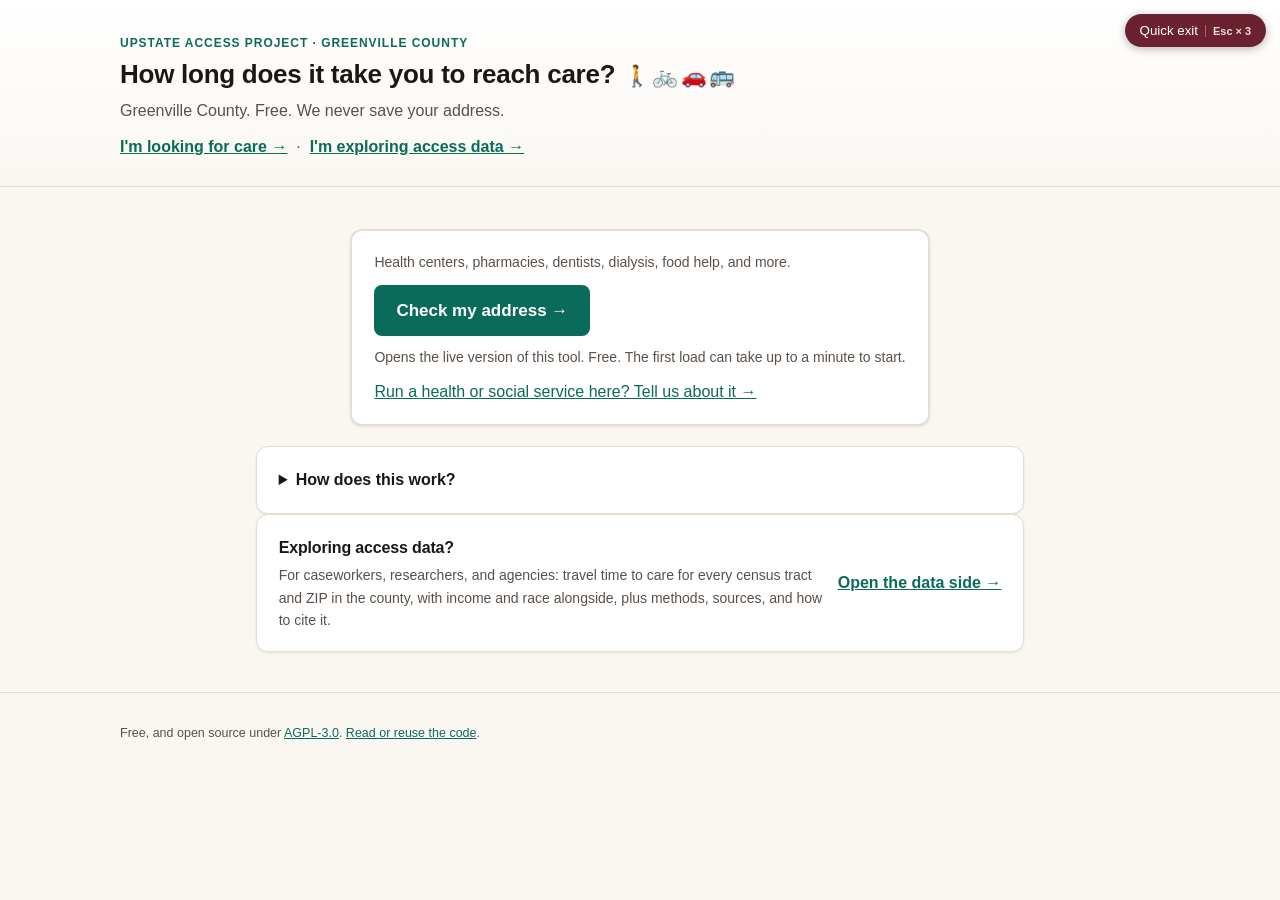
==== commit dba30682: "Point the landing page at its own source, now that there is a licence to point at a507d3b made the r" ====
--- a/dashboard/index.html
+++ b/dashboard/index.html
@@ -100,6 +100,22 @@
   </div>
   </main>
 
+  <!-- One line, deliberately. Four reviewers called this page too wordy and the
+       hero was stripped to a single question, so this is the smallest thing that
+       does the job: it backs the "it's open source" line the call scripts say
+       out loud, and it points at the code from the page most people land on,
+       which is what AGPL section 13 is about in practice. The data page already
+       linked to the source; this one did not. -->
+  <footer class="site-footer">
+    <div class="wrap">
+      <p class="fine">Free, and open source under
+        <a href="https://github.com/upstateph/upstate-access-project/blob/main/LICENSE"
+           rel="noopener">AGPL-3.0</a>.
+        <a href="https://github.com/upstateph/upstate-access-project"
+           rel="noopener">Read or reuse the code</a>.</p>
+    </div>
+  </footer>
+
   <script src="lookup-widget.js"></script>
   <script src="quick-exit.js"></script>
 </body>
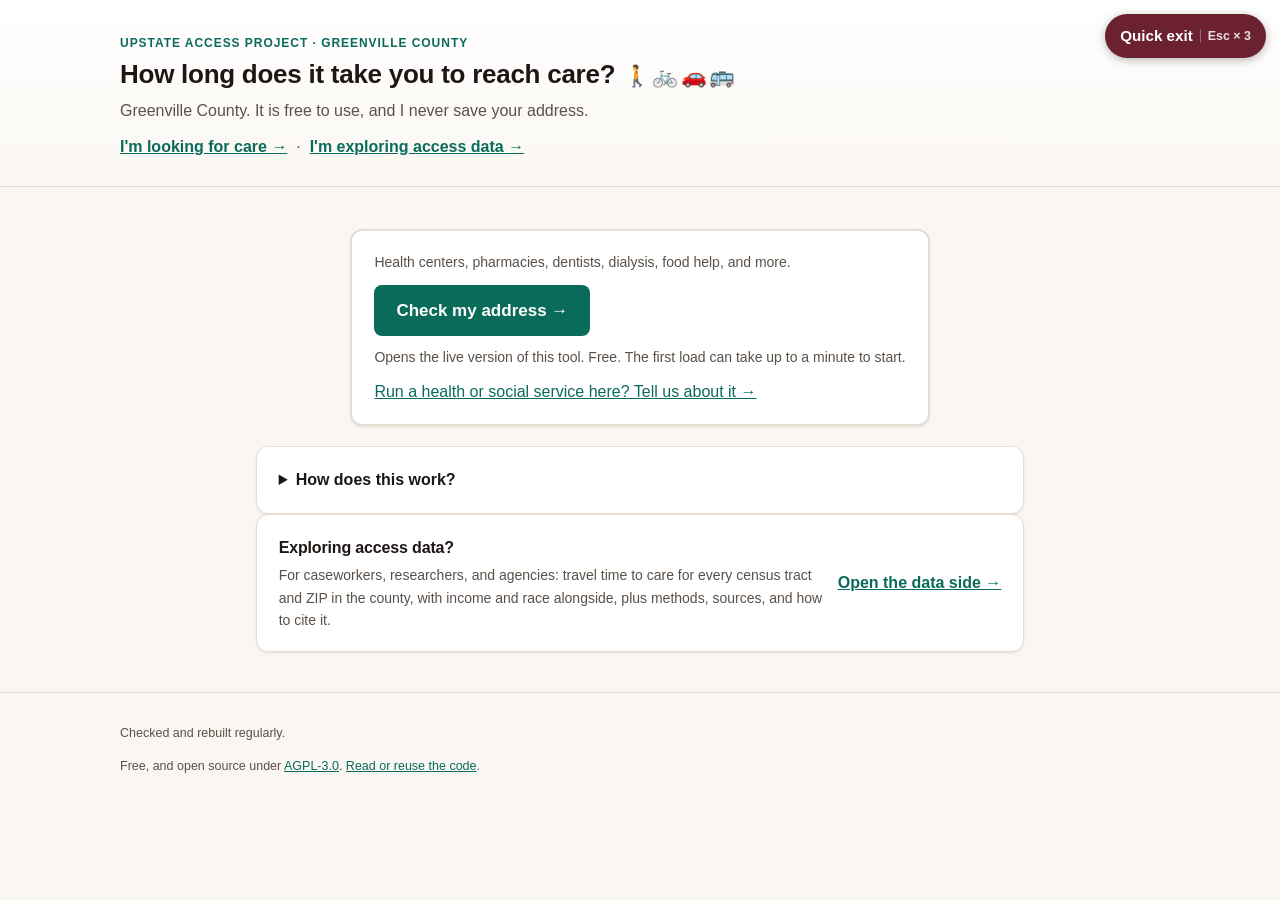
==== commit 8ef025b2: "There is no we, and the homepage still said there was Nikhil's voice rule from 4 Sep reached advocac" ====
--- a/dashboard/index.html
+++ b/dashboard/index.html
@@ -23,7 +23,7 @@
         style="white-space:nowrap;font-size:.8em;letter-spacing:.12em;margin-left:.4em"
         role="img" aria-label="on foot, by bike, by car, or by bus">🚶🚲🚗🚌</span></h1>
       <p class="subtitle" style="margin-top:6px">
-        Greenville County. Free. We never save your address.
+        Greenville County. It is free to use, and I never save your address.
         <span id="lookup-status"></span>
       </p>
       <!-- KD: two audiences, two doors, stated at the top. The care door
@@ -108,6 +108,18 @@
        linked to the source; this one did not. -->
   <footer class="site-footer">
     <div class="wrap">
+      <!-- MAINTENANCE LINE, not a visitor counter. Nikhil asked on 4 Sep for
+           "a traffic counter, or something that shows it's an actively used
+           page". This is the something. A visitor count would need tracking on
+           a page that promises nothing is saved, would need a third-party
+           script on static Pages, and on a new site would print a small number
+           that reads as abandoned rather than busy. A wary reader is not really
+           asking how popular this is; they are asking whether anybody still
+           looks after it. Build date and facility count answer that with work
+           instead of popularity, and both are already true.
+           Filled by deploy/build_site.py from the manifest; the fallback text
+           below is what shows if that substitution ever silently stops. -->
+      <p class="fine" id="site-freshness">Checked and rebuilt regularly.</p>
       <p class="fine">Free, and open source under
         <a href="https://github.com/upstateph/upstate-access-project/blob/main/LICENSE"
            rel="noopener">AGPL-3.0</a>.
--- a/dashboard/styles.css
+++ b/dashboard/styles.css
@@ -287,8 +287,24 @@
   right: 14px;
   top: 14px;
   z-index: 9999;
+  /* TAP TARGET, not decoration. 44px is the WCAG 2.5.5 / platform floor, and
+     this is the one control somebody reaches for in a hurry, on a borrowed
+     phone, without looking at it. Measured 3 Sep on the live beta at 34px. */
+  min-height: 44px;
+  display: inline-flex;
+  align-items: center;
   padding: 9px 15px;
-  font: 600 0.92rem/1.2 inherit;
+  /* Longhands, because `font: 600 0.92rem/1.2 inherit` was INVALID and the
+     browser dropped the whole declaration: `inherit` is only legal as the
+     entire value of the `font` shorthand, never as the family inside it. So
+     this button was never 0.92rem and never weight 600. It was falling back to
+     the user-agent default button font at 13.33px, which is how a control sized
+     deliberately at 0.92rem ended up smaller than the body text next to it.
+     Caught by measuring the rendered size rather than reading the rule. */
+  font-family: inherit;
+  font-weight: 600;
+  font-size: 0.95rem;
+  line-height: 1.2;
   color: #fff;
   background: #6b2130;
   border: 0;
@@ -324,7 +340,10 @@
    most pages. Reserving width instead pushed that line into six wrapped lines at
    320px, so reserve height: start the header below the button on narrow screens
    and leave the text its full measure. */
-@media (max-width: 760px) { .site-header { padding-top: 56px; } }
+/* 66, not 56. The button's bottom edge is top:14 + min-height:44 = 58, so the
+   old reserve was 2px short of the taller tap target and the header would
+   have slid under it. The reserve is derived from those numbers, not eyeballed. */
+@media (max-width: 760px) { .site-header { padding-top: 66px; } }
 
 /* ==========================================================================
    Accessibility, 1 Sep 2026.
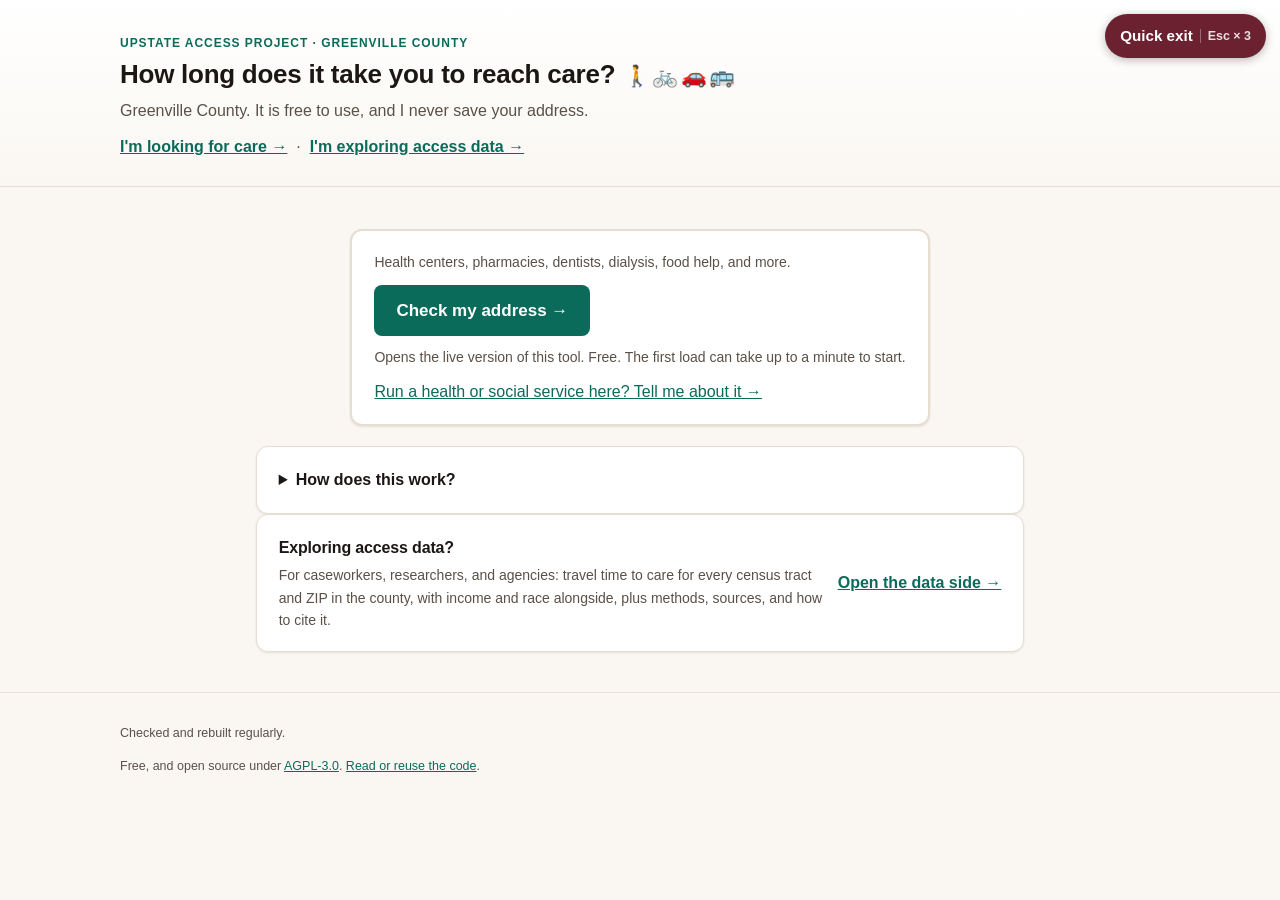
==== commit 697f3e46: "The tabs ran through the URL, and five "we"s survived the no-we fix TWO PROBLEMS, one reported and o" ====
--- a/dashboard/index.html
+++ b/dashboard/index.html
@@ -64,7 +64,7 @@
       <div class="lookup-widget" id="lookup-widget"></div>
       <p class="privacy-inline" style="margin:10px 0 0">
         <a href="list-your-organization.html">Run a health or social service
-          here? Tell us about it →</a></p>
+          here? Tell me about it →</a></p>
     </div>
   </section>
 
@@ -73,7 +73,7 @@
       <details>
         <summary style="cursor:pointer;font-weight:600">How does this work?</summary>
         <p class="panel-sub" style="margin:6px 0 0">You type a starting point.
-          We use real roads and Greenlink's real bus schedule to work out how
+          It uses real roads and Greenlink's real bus schedule to work out how
           long each way takes. Bus times include the walk to the stop, the
           wait, the ride, and the walk at the end. Other maps show you where
           clinics are; this one tells you whether you can get there.</p>
